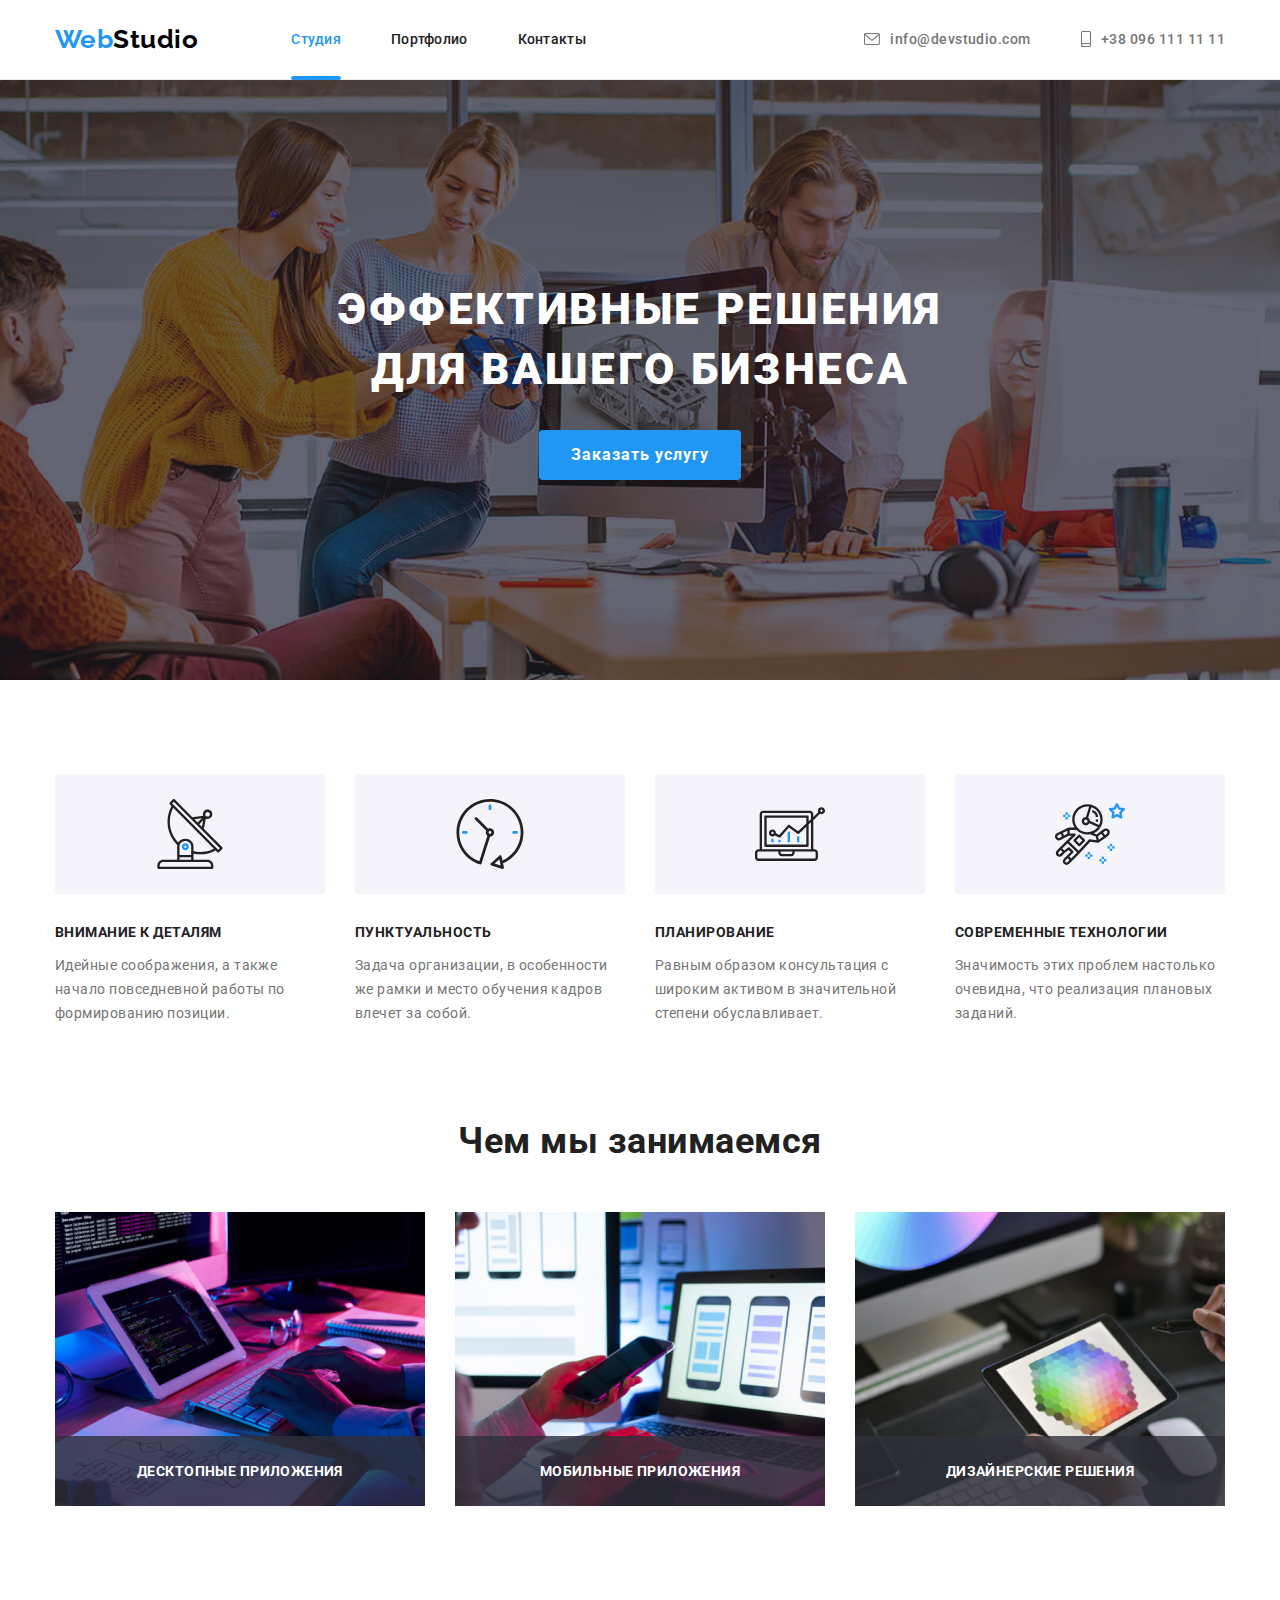
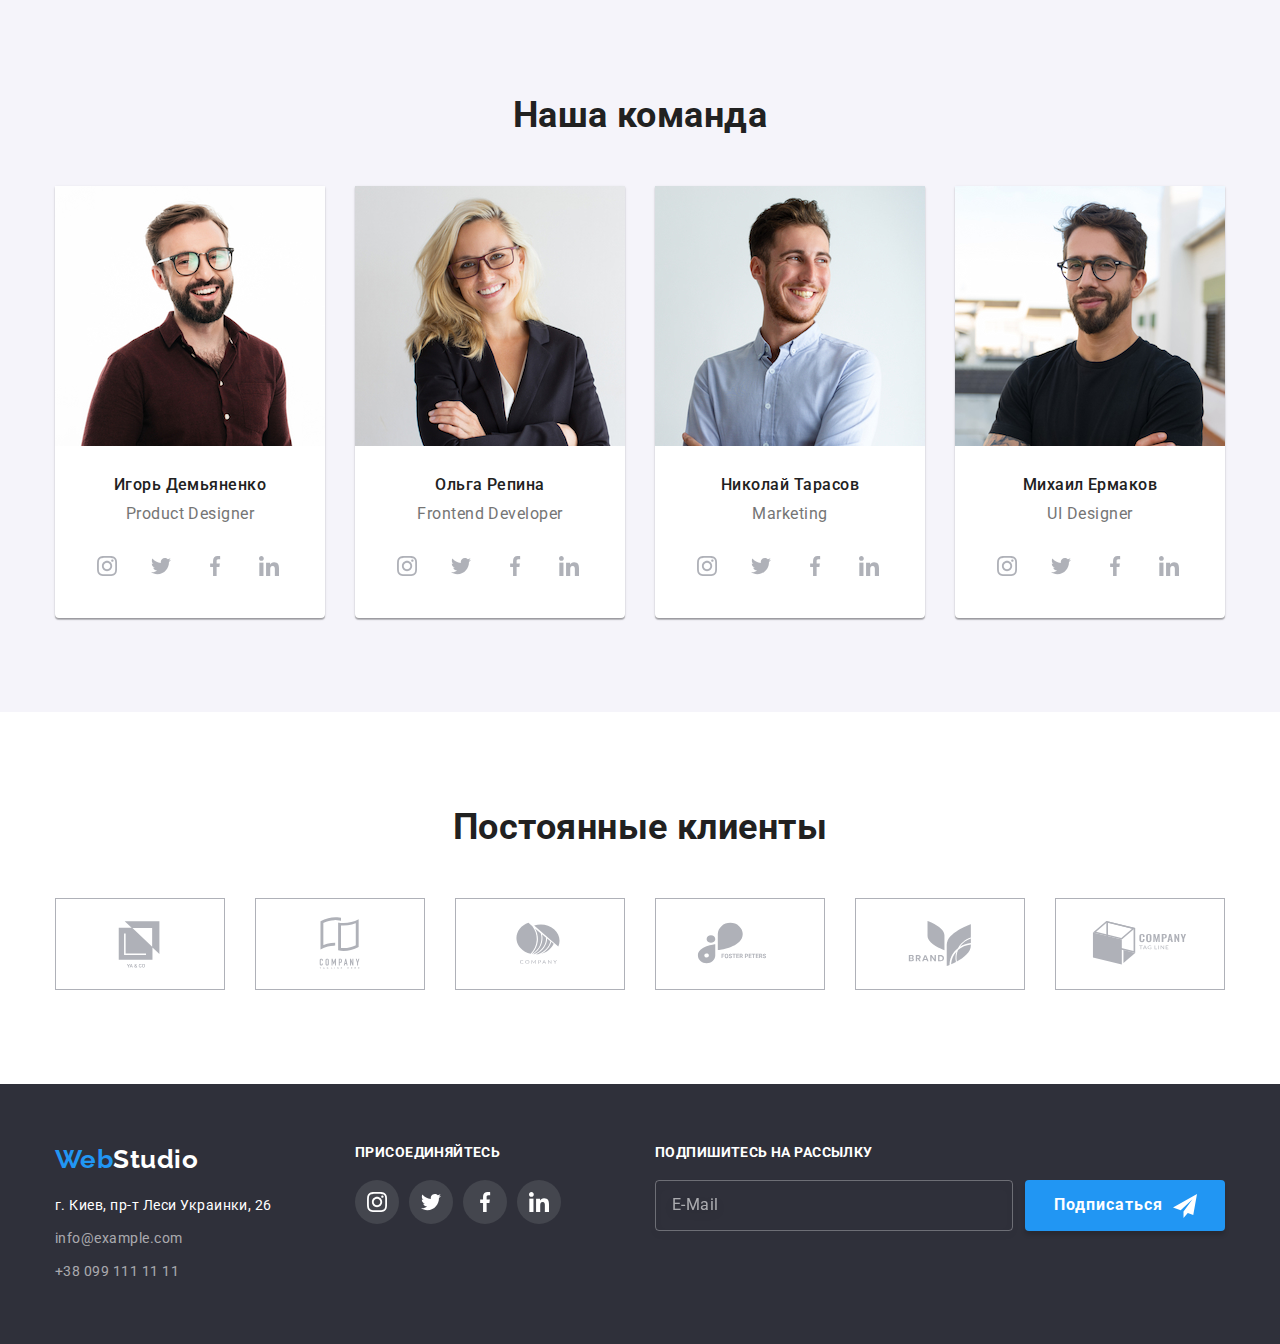
==== index.html @ 3d801254 "added files from  homework #6" ====
<!DOCTYPE html>
<html lang="ru">
  <head>
    <meta charset="UTF-8" />
    <meta name="viewport" content="width=device-width, initial-scale=1.0" />
    <title>WebStudio</title>
    <link rel="preconnect" href="https://fonts.gstatic.com" />
    <link
      href="https://fonts.googleapis.com/css2?family=Raleway:wght@700&family=Roboto:wght@400;500;700;900&display=swap"
      rel="stylesheet"
    />
    <link rel="stylesheet" href="https://cdnjs.cloudflare.com/ajax/libs/modern-normalize/1.0.0/modern-normalize.min.css">
    <link rel="stylesheet" href="./css/styles.css" />
  </head>
  <body>
    <header class="page-header">
      <div class="container">
        <nav class="navigation">
          <a href="./index.html" class="logo"><span>Web</span>Studio</a>
          <ul class="site-nav list">
            <li class="nav-item"><a href="./index.html" class="link current">Студия</a></li>
            <li class="nav-item"><a href="./portfolio.html" class="link">Портфолио</a></li>
            <li class="nav-item"><a href="" class="link">Контакты</a></li>
          </ul>
        </nav>
        <a href="mailto:info@devstudio.com" class="contacts mail">
          <svg class="envelope-icon">
            <use href="./images/svg-sprite.svg#icon-envelope">
            </use>
          </svg>
          info@devstudio.com
        </a>
        <a href="tel:+380961111111" class="contacts tel">
           <svg class="smartphone-icon">
            <use href="./images/svg-sprite.svg#icon-smartphone">
            </use>
          </svg>
          +38 096 111 11 11
        </a>
      </div>
    </header>
    <main>
      <section class="section hero">
        <div class="container">
          <h1 class="hero-title">Эффективные решения </br> для вашего бизнеса</h1>
          <button class="button" type="button" data-modal-open>Заказать услугу</button>
        </div>
      </section>
      <section class="section advantages">
        <div class="container">
          <ul class="advantages-list list">
            <li class="advantages-list-item">
              <h3 class="title">Внимание к деталям</h3>
              <p>
                Идейные соображения, а также начало повседневной работы по
                формированию позиции.
              </p>
            </li>
            <li class="advantages-list-item">
              <h3 class="title">Пунктуальность</h3>
              <p>
                Задача организации, в особенности же рамки и место обучения кадров
                влечет за собой.
              </p>
            </li>
            <li class="advantages-list-item">
              <h3 class="title">Планирование</h3>
              <p>
                Равным образом консультация с широким активом в значительной
                степени обуславливает.
              </p>
            </li>
            <li class="advantages-list-item">
              <h3 class="title">Современные технологии</h3>
              <p>
                Значимость этих проблем настолько очевидна, что реализация
                плановых заданий.
              </p>
            </li>
          </ul>
        </div>
      </section>
      <section class="section features">
        <div class="container">
          <h2 class="title">Чем мы занимаемся</h2>
            <ul class="features-list list">
              <li class="features-list-item">
                <img width="370px" src="./images/box_1.jpeg" alt="layout" />
                <h3 class="overlay">Десктопные приложения</h3>
              </li>
              <li class="features-list-item">
                <img
                  width="370px"
                  src="./images/box_2.jpeg"
                  alt="adaptive_design"
                />
                <h3 class="overlay">Мобильные приложения</h3>
              </li>
              <li class="features-list-item">
                <img width="370px" src="./images/box_3.jpeg" alt="design" />
                <h3 class="overlay">Дизайнерские решения</h3>
              </li>
            </ul>
        </div>
      </section>
      <section class="section team">
        <div class="container">
          <h2 class="title">Наша команда</h2>
          <ul class="team-list list">
            <li class="team-list-item">
              <img width="270px" src="./images/team_1.jpeg" alt="ihor" />
              <div class="team-name">
              <h3 class="title">Игорь Демьяненко</h3>
              <p>Product Designer</p>
                <ul class="social-list list">
                  <li class="social-list-item">
                    <a href="" class="social-list-link">
                      <svg class="social-list-icon">
                        <use href="./images/svg-sprite.svg#icon-instagram"></use>
                      </svg>
                    </a>
                  </li>
                  <li class="social-list-item">
                    <a href="" class="social-list-link">
                      <svg class="social-list-icon">
                        <use href="./images/svg-sprite.svg#icon-twitter"></use>
                      </svg>
                    </a>
                  </li>
                  <li class="social-list-item">
                    <a href="" class="social-list-link">
                      <svg class="social-list-icon">
                        <use href="./images/svg-sprite.svg#icon-facebook"></use>
                      </svg>
                    </a>
                  </li>
                  <li class="social-list-item">
                    <a href="" class="social-list-link">
                      <svg class="social-list-icon">
                        <use href="./images/svg-sprite.svg#icon-linkedin"></use>
                      </svg>
                    </a>
                  </li>
                </ul>
              </div>
            </li>
            <li class="team-list-item">
              <img width="270px" src="./images/team_2.jpeg" alt="olha" />
              <div class="team-name">
                <h3 class="title">Ольга Репина</h3>
                <p>Frontend Developer</p>
                <ul class="social-list list">
                  <li class="social-list-item">
                    <a href="" class="social-list-link">
                      <svg class="social-list-icon">
                        <use href="./images/svg-sprite.svg#icon-instagram"></use>
                      </svg>
                    </a>
                  </li>
                  <li class="social-list-item">
                    <a href="" class="social-list-link">
                      <svg class="social-list-icon">
                        <use href="./images/svg-sprite.svg#icon-twitter"></use>
                      </svg>
                    </a>
                  </li>
                  <li class="social-list-item">
                    <a href="" class="social-list-link">
                      <svg class="social-list-icon">
                        <use href="./images/svg-sprite.svg#icon-facebook"></use>
                      </svg>
                    </a>
                  </li>
                  <li class="social-list-item">
                    <a href="" class="social-list-link">
                      <svg class="social-list-icon">
                        <use href="./images/svg-sprite.svg#icon-linkedin"></use>
                      </svg>
                    </a>
                  </li>
                </ul>
              </div>
            </li>
            <li class="team-list-item">
              <img width="270px" src="./images/team_3.jpeg" alt="nick" />
              <div class="team-name">
                <h3 class="title">Николай Тарасов</h3>
                <p>Marketing</p>
                <ul class="social-list list">
                  <li class="social-list-item">
                    <a href="" class="social-list-link">
                      <svg class="social-list-icon">
                        <use href="./images/svg-sprite.svg#icon-instagram"></use>
                      </svg>
                    </a>
                  </li>
                  <li class="social-list-item">
                    <a href="" class="social-list-link">
                      <svg class="social-list-icon">
                        <use href="./images/svg-sprite.svg#icon-twitter"></use>
                      </svg>
                    </a>
                  </li>
                  <li class="social-list-item">
                    <a href="" class="social-list-link">
                      <svg class="social-list-icon">
                        <use href="./images/svg-sprite.svg#icon-facebook"></use>
                      </svg>
                    </a>
                  </li>
                  <li class="social-list-item">
                    <a href="" class="social-list-link">
                      <svg class="social-list-icon">
                        <use href="./images/svg-sprite.svg#icon-linkedin"></use>
                      </svg>
                    </a>
                  </li>
                </ul>
              </div>
            </li>
            <li class="team-list-item">
              <img width="270px" src="./images/team_4.jpeg" alt="michael" />
              <div class="team-name">
                <h3 class="title">Михаил Ермаков</h3>
                <p>UI Designer</p>
                <ul class="social-list list">
                  <li class="social-list-item">
                    <a href="" class="social-list-link">
                      <svg class="social-list-icon">
                        <use href="./images/svg-sprite.svg#icon-instagram"></use>
                      </svg>
                    </a>
                  </li>
                  <li class="social-list-item">
                    <a href="" class="social-list-link">
                      <svg class="social-list-icon">
                        <use href="./images/svg-sprite.svg#icon-twitter"></use>
                      </svg>
                    </a>
                  </li>
                  <li class="social-list-item">
                    <a href="" class="social-list-link">
                      <svg class="social-list-icon">
                        <use href="./images/svg-sprite.svg#icon-facebook"></use>
                      </svg>
                    </a>
                  </li>
                  <li class="social-list-item">
                    <a href="" class="social-list-link">
                      <svg class="social-list-icon">
                        <use href="./images/svg-sprite.svg#icon-linkedin"></use>
                      </svg>
                    </a>
                  </li>
                </ul>
              </div>
            </li>
          </ul>
        </div>
      </section>
      <section class="section clients">
        <div class="container">
          <h2 class="title">
            Постоянные клиенты
          </h2>
          <ul class="clients-list">
            <li class="clients-list-item">
              <a class="clients-list-link" href="">
                <svg class="clients-list-logo">
                  <use href="./images/svg-sprite.svg#icon-Logo"></use>
                </svg>
              </a>
            </li>            
            <li class="clients-list-item">
              <a class="clients-list-link" href="">
              <svg class="clients-list-logo">
                <use href="./images/svg-sprite.svg#icon-Logo-1"></use>
              </svg>
              </a>
            </li>
            <li class="clients-list-item">
              <a class="clients-list-link" href="">
                <svg class="clients-list-logo">
                  <use href="./images/svg-sprite.svg#icon-Logo-2"></use>
                </svg>
              </a>
            </li>
            <li class="clients-list-item">
              <a class="clients-list-link" href="">
                <svg class="clients-list-logo">
                  <use href="./images/svg-sprite.svg#icon-Logo-3"></use>
                </svg>
              </a>
            </li>
            <li class="clients-list-item">
              <a class="clients-list-link" href="">
                <svg class="clients-list-logo">
                  <use href="./images/svg-sprite.svg#icon-Logo-4"></use>
                </svg>
              </a>
            </li>
            <li class="clients-list-item">
              <a class="clients-list-link" href="">
                <svg class="clients-list-logo">
                  <use href="./images/svg-sprite.svg#icon-Logo-5"></use>
                </svg>
              </a>
            </li>
          </ul>
        </div>
      </section>
    </main>
    <footer class="footer">
      <div class="container">
        <ul class="footer-list">
          <li class="footer-list-item">
            <a href="./index.html" class="logo"><span>Web</span>Studio</a>
            <address>г. Киев, пр-т Леси Украинки, 26</address>
            <a href="mailto:info@example.com" class="contacts">info@example.com</a>
            <a href="tel:+380991111111" class="contacts">+38 099 111 11 11</a>
          </li>
          <li class="social-footer footer-list-item">
            <h3 class="title">присоединяйтесь</h3>
            <ul class="social-list list">
                  <li class="social-list-item">
                    <a href="" class="social-list-link">
                      <svg class="social-list-icon">
                        <use href="./images/svg-sprite.svg#icon-instagram"></use>
                      </svg>
                    </a>
                  </li>
                  <li class="social-list-item">
                    <a href="" class="social-list-link">
                      <svg class="social-list-icon">
                        <use href="./images/svg-sprite.svg#icon-twitter"></use>
                      </svg>
                    </a>
                  </li>
                  <li class="social-list-item">
                    <a href="" class="social-list-link">
                      <svg class="social-list-icon">
                        <use href="./images/svg-sprite.svg#icon-facebook"></use>
                      </svg>
                    </a>
                  </li>
                  <li class="social-list-item">
                    <a href="" class="social-list-link">
                      <svg class="social-list-icon">
                        <use href="./images/svg-sprite.svg#icon-linkedin"></use>
                      </svg>
                    </a>
                  </li>
                </ul>
          </li>
          <li class="footer-list-item join-form">
            <p class="footer-subscribe-text">подпишитесь на рассылку</p>
            <form class="footer-join-form" action="">
              <input class="subscribe-form-email" type="email" placeholder="e-mail">
              <button class="join-form-button" type="submit">Подписаться 
                <svg class="form-mail-button-icon">
                  <use href="./images/svg-sprite.svg#icon-icon-send"></use>
                </svg>
              </button>
            </form>
          </li>
        </ul>
      </div>
    </footer>
    <div class="backdrop is-hidden" data-modal>
      <div class="modal">
        <button type="button" class="modal-close-btn" data-modal-close>
          <svg class="close-button-icon">
            <use href="./images/svg-sprite.svg#icon-close"></use>
          </svg>
        </button>
        <form action="#" class="modal-form">
                <p class="modal-form-head">Оставьте свои данные, мы вам перезвоним</p>
                <label class="modal-form-field">
                    Имя
                    <span class="modal-form-input-wrapper">
                        <input type="text" name="user-name" class="modal-form-input" required
                            minlength="2">
                        <svg class="modal-form-icon">
                          <use href="./images/svg-sprite.svg#icon-person-black"></use>
                        </svg>
                    </span>
                </label>
                <label class="modal-form-field">
                    Телефон
                    <span class="modal-form-input-wrapper">
                        <input type="tel" name="user-phone" class="modal-form-input"
                            pattern="[0-9]{3}-[0-9]{3}-[0-9]{2}-[0-9]{2}" title="096-999-99-99" required>
                        <svg class="modal-form-icon">
                          <use href="./images/svg-sprite.svg#icon-phone-black"></use>
                        </svg>
                    </span>
                </label>
                <label class="modal-form-field">
                    Почта
                    <span class="modal-form-input-wrapper">
                        <input type="email" name="user-email" class="modal-form-input" title="email@email.com" required>
                        <svg class="modal-form-icon">
                          <use href="./images/svg-sprite.svg#icon-email-black"></use>
                        </svg>
                    </span>
                </label>
                <label class="modal-form-field">
                    Ваше сообщение
                    <textarea name="user-message" class="modal-form-message" placeholder="Введите текст"></textarea>
                </label>
                <input type="checkbox" name="user-policy" class="modal-form-check visually-hidden" id="user-policy"
                    required>
                <label for="user-policy" class="modal-form-checkbox-desc">Соглашаюсь с рассылкой и принимаю <a href=""
                        class="modal-form-checkbox-link">Условия договора</a></label>
                <button type="submit" class="modal-form-btn">отправить</button>
            </form>
      </div>
    </div>
    <script src="./js/modal.js"></script>
  </body>
</html>
---- css/styles.css ----
/* general color scheme */
/* active color: #2196F3 */
/* h color: #212121 */
/* p color: #757575 */
/* bg color : #E5E5E5 */
/* header bg color: #FFFFFF */

/* font-family: 'Raleway', sans-serif;
font-family: 'Roboto', sans-serif; */

html {
  box-sizing: border-box;
}

*,
*::before,
*::after {
  box-sizing: inherit;
}

ul,
ol {
  margin: 0;
  padding: 0;
  list-style: none;
}

:root {
  --primary-text-color: #757575;
  --accent-color: #2196f3;
  --title-text-color: #212121;
  --main-bg-color: #ffffff;
  --secondary-bg-color: #f5f4fa;
  --section-hero-footer-bg: #2f303a;
}

h1,
h2,
h3,
h4,
h5,
h6,
p {
  margin-top: 0;
}

p {
  margin-bottom: 20px;
}
p:last-child {
  margin-bottom: 0;
}

body {
  color: var(--primary-text-color);
  font-family: "Roboto", sans-serif;
  background-color: var(--main-bg-color);
  letter-spacing: 0.03em;
}

.list {
  list-style: none;
}

.title {
  color: var(--title-text-color);
}

.contacts {
  font-size: 14px;
  text-decoration: none;
}

.page-header .contacts {
  color: var(--primary-text-color);
  font-weight: 500;
  line-height: 1.17;
}

.logo {
  font-family: "Raleway", sans-serif;
  font-weight: 700;
  font-size: 26px;
  line-height: 1.17;
  text-decoration: none;
  margin-right: 93px;
}

img {
  display: block;
  max-width: 100%;
  height: auto;
}

.logo span {
  color: var(--accent-color);
}

.page-header .logo {
  color: #000000;
}

.contacts.mail {
  margin-left: auto;
  margin-right: 50px;
  display: flex;
  align-items: center;
  transition: color 250ms cubic-bezier(0.4, 0, 0.2, 1);
}

.contacts.mail:hover .envelope-icon,
.contacts.mail:active .envelope-icon {
  fill: var(--accent-color);
}

.contacts.mail:hover,
.contacts.mail:active {
  color: var(--accent-color);
}

.contacts.tel:hover,
.contacts.tel:active {
  color: var(--accent-color);
}

.contacts.tel:hover .smartphone-icon,
.contacts.tel:active .smartphone-icon {
  fill: var(--accent-color);
}

.contacts.tel {
  display: flex;
  align-items: center;
  transition: color 250ms cubic-bezier(0.4, 0, 0.2, 1);
}

.envelope-icon {
  width: 16px;
  height: 12px;
  fill: var(--primary-text-color);
  margin-right: 10px;
  transition: fill 250ms cubic-bezier(0.4, 0, 0.2, 1);
}

.smartphone-icon {
  width: 10px;
  height: 16px;
  fill: var(--primary-text-color);
  margin-right: 10px;
  transition: fill 250ms cubic-bezier(0.4, 0, 0.2, 1);
}

.page-header {
  background-color: var(--main-bg-color);
  padding-top: 24px;
  padding-bottom: 25px;
  border-bottom: solid 1px #ececec;
}

.container {
  width: 1200px;
  margin-left: auto;
  margin-right: auto;
  padding-left: 15px;
  padding-right: 15px;
}

.page-header .container {
  display: flex;
  align-items: center;
}

.link.current::after {
  display: block;
  position: absolute;
  bottom: -33px;
  width: 100%;
  height: 4px;
  border-radius: 2px;
  background-color: var(--accent-color);
  content: "";
}

.navigation {
  display: flex;
  align-items: center;
}

.footer {
  background-color: var(--section-hero-footer-bg);
}

.site-nav .link {
  color: var(--title-text-color);
  font-size: 14px;
  line-height: 1.17;
  font-weight: 500;
  text-decoration: none;
  letter-spacing: 0.02em;
  transition: color 250ms cubic-bezier(0.4, 0, 0.2, 1);
}

.nav-item:not(:last-child) {
  margin-right: 50px;
}

.site-nav.list {
  display: flex;
  align-items: center;
  padding-left: 0;
}

.link.current {
  color: var(--accent-color);
  position: relative;
}

.site-nav .link:hover,
.site-nav .link:focus {
  color: var(--accent-color);
}

.section {
  padding-top: 94px;
  padding-bottom: 94px;
}

.section.hero {
  max-width: 100%;
  height: auto;
  background-color: #c4c4c4;
  background-image: linear-gradient(
      to right,
      rgba(47, 48, 58, 0.4),
      rgba(47, 48, 58, 0.4)
    ),
    url(../images/hero_background.jpeg);
  background-size: cover;
  background-repeat: no-repeat;
  background-position: center;
  padding-bottom: 200px;
  padding-top: 200px;
}

.section.features {
  padding-top: 0;
}

.hero .container {
  display: flex;
  flex-direction: column;
  align-items: center;
}

.hero-title {
  color: #ffffff;
  font-weight: 900;
  font-size: 44px;
  line-height: 1.36;
  text-transform: uppercase;
  letter-spacing: 0.06em;
  margin-bottom: 30px;
  text-align: center;
}

.button {
  cursor: pointer;
}

.hero .button {
  color: #ffffff;
  background-color: var(--accent-color);
  font-weight: 700;
  font-size: 16px;
  line-height: 1.875;
  border-radius: 4px;
  border: 0;
  letter-spacing: 0.06em;
  padding: 10px 32px;
  transition: background-color 250ms cubic-bezier(0.4, 0, 0.2, 1);
}

.hero .button:hover,
.hero .button:active {
  background-color: #188ce8;
}

.hero .section.advantages {
  background-color: var(--main-bg-color);
}

.advantages-list {
  display: flex;
  flex-wrap: wrap;
  margin-left: -30px;
  margin-top: -30px;
}

.advantages-list-item::before {
  display: block;
  height: 120px;
  content: "";
  background-size: 70px;
  background-repeat: no-repeat;
  background-position: center;
  background-color: #f5f4fa;
  border-radius: 4px;
  margin-bottom: 30px;
}

.advantages-list-item:nth-child(1)::before {
  background-image: url("../images/antenna.svg");
}

.advantages-list-item:nth-child(2)::before {
  background-image: url("../images/clock.svg");
}

.advantages-list-item:nth-child(3)::before {
  background-image: url("../images/diagram.svg");
}

.advantages-list-item:nth-child(4)::before {
  background-image: url("../images/astronaut.svg");
}

.advantages-list-item {
  margin-left: 30px;
  margin-top: 30px;
  flex-basis: calc((100% - 4 * 30px) / 4);
}

.advantages-list .title {
  font-weight: 700;
  font-size: 14px;
  line-height: 1.17;
  text-transform: uppercase;
}

.advantages-list p {
  font-size: 14px;
  line-height: 1.71;
}

.features-list {
  display: flex;
  flex-wrap: wrap;
  margin-left: -30px;
  margin-top: -30px;
}

.features-list-item {
  margin-left: 30px;
  margin-top: 30px;
  flex-basis: calc((100% - 3 * 30px) / 3);
  position: relative;
}

.features-list-item .overlay {
  position: absolute;
  width: 100%;
  bottom: 0;
  color: #ffffff;
  font-size: 14px;
  line-height: 1.17;
  letter-spacing: 0.03em;
  text-transform: uppercase;
  padding-top: 27px;
  padding-bottom: 27px;
  margin: 0;
  text-align: center;
  background-color: rgba(47, 48, 58, 0.8);
}

.section.team {
  background-color: #f5f4fa;
}

.team-list {
  display: flex;
  flex-wrap: wrap;
  margin-left: -30px;
  margin-top: -30px;
}

.team-name {
  padding-left: 30px;
  padding-right: 30px;
  padding-top: 30px;
  padding-bottom: 30px;
}

.team-list-item {
  margin-left: 30px;
  margin-top: 30px;
  flex-basis: calc((100% - 4 * 30px) / 4);
  background-color: #ffffff;
  box-shadow: 0px 1px 3px rgba(0, 0, 0, 0.12), 0px 1px 1px rgba(0, 0, 0, 0.14),
    0px 2px 1px rgba(0, 0, 0, 0.2);
  border-radius: 0px 0px 4px 4px;
}

.social-list {
  display: flex;
  justify-content: left;
  align-items: center;
}

.social-list-item:not(:last-child) {
  margin-right: 10px;
}

.social-list-link {
  display: flex;
  justify-content: center;
  align-items: center;
  width: 44px;
  height: 44px;
  border-radius: 50%;
  transition: background-color 250ms cubic-bezier(0.4, 0, 0.2, 1);
}

.team-list-item .social-list-link {
  background-color: #ffffff;
}

.social-footer .social-list-link {
  background-color: #44464e;
}

.social-list-icon {
  width: 20px;
  height: 20px;
  transition: fill 250ms cubic-bezier(0.4, 0, 0.2, 1);
}

.team-list-item .social-list-icon {
  fill: #afb1b8;
}

.social-footer .social-list-icon {
  fill: #ffffff;
}

.social-list-link:hover,
.social-list-link:focus {
  background-color: var(--accent-color);
}

.social-list-link:hover .social-list-icon,
.social-list-link:focus .social-list-icon {
  fill: #ffffff;
}

.features .title,
.team .title,
.clients .title {
  font-size: 36px;
  font-weight: 700;
  line-height: 1.17;
  text-align: center;
  margin-bottom: 50px;
}

.team-list .title {
  font-size: 16px;
  font-weight: 500;
  line-height: 1.17;
  margin-bottom: 10px;
}

.team-list p {
  font-size: 16px;
  line-height: 1.17;
  text-align: center;
}

.clients-list {
  display: flex;
  justify-content: center;
}

.clients-list-item:not(:last-child) {
  margin-right: 30px;
}

.clients-list-link {
  display: flex;
  justify-content: center;
  align-items: center;
  width: 170px;
  height: 92px;
  border: solid 1px #afb1b8;
  transition: border 250ms cubic-bezier(0.4, 0, 0.2, 1);
}

.clients-list-link:hover,
.clients-list-link:focus {
  border: 1px solid var(--accent-color);
}

.clients-list-link:hover .clients-list-logo,
.clients-list-link:focus .clients-list-logo {
  fill: var(--accent-color);
}

.clients-list-logo {
  width: 106px;
  height: 60px;
  fill: #afb1b8;
  transition: fill 250ms cubic-bezier(0.4, 0, 0.2, 1);
}

.footer {
  padding-top: 60px;
  padding-bottom: 60px;
}

.footer-list {
  display: flex;
  flex-wrap: wrap;
  margin-left: -30px;
  margin-top: -30px;
}

.social-footer {
}

.social-footer .title {
  font-size: 14px;
  color: #ffffff;
  letter-spacing: 0.03em;
  line-height: 1.17;
  text-transform: uppercase;
  margin-bottom: 20px;
}

.footer-list-item {
  margin-left: 30px;
  margin-top: 30px;
  flex-basis: calc((100% - 4 * 30px) / 4);
}

.footer-list-item.join-form {
  flex-grow: 2;
}

.footer .logo {
  margin-top: 60px;
  color: #ffffff;
}

.footer address {
  color: #ffffff;
  font-size: 14px;
  line-height: 1.71;
  font-style: normal;
  margin-top: 20px;
}

.footer .contacts {
  display: block;
  line-height: 1.71;
  color: rgba(255, 255, 255, 0.6);
  margin-top: 9px;
  transition: color 250ms cubic-bezier(0.4, 0, 0.2, 1);
}

.contacts:hover .envelope-icon,
.contacts:focus .envelope-icon {
  fill: var(--accent-color);
}

.contacts:hover .smartphone-icon,
.contacts:focus .smartphone-icon {
  fill: var(--accent-color);
}

.contacts:hover,
.contacts:focus {
  color: var(--accent-color);
}

.portfolio-list .button {
  color: #212121;
  background-color: #f5f4fa;
  font-size: 16px;
  line-height: 1.625;
  font-weight: 500;
  border: 0;
  border-radius: 4px;
  padding-bottom: 6px;
  padding-top: 6px;
  padding-right: 20px;
  padding-left: 20px;
  transition: background-color 250ms cubic-bezier(0.4, 0, 0.2, 1);
  transition: color 250ms cubic-bezier(0.4, 0, 0.2, 1);
}

.portfolio-list {
  display: flex;
  justify-content: center;
  margin-bottom: 50px;
}

.samples-list {
  display: flex;
  flex-wrap: wrap;
  margin-left: -30px;
  margin-top: -30px;
}

.samples-list-item {
  margin-left: 30px;
  margin-top: 30px;
  flex-basis: calc((100% - 3 * 30px) / 3);
  transition: box-shadow 250ms cubic-bezier(0.4, 0, 0.2, 1);
}

.samples-list-wrapper {
  position: relative;
  overflow: hidden;
}

.samples-list-item .portfolio-overlay {
  position: absolute;
  top: 0;
  left: 0;
  width: 100%;
  height: 100%;
  padding: 64px 23px;
  color: #ffffff;
  font-size: 18px;
  letter-spacing: 0.03em;
  line-height: 1.55;
  background-color: rgba(33, 150, 243, 0.9);
  overflow: auto;
  transform: translateY(100%);
  transition: transform 250ms cubic-bezier(0.4, 0, 0.2, 1);
}

.samples-list-link:hover .portfolio-overlay,
.samples-list-link:focus .portfolio-overlay {
  transform: translateY(0%);
}

.samples-list-item:hover,
.samples-list-item:active {
  box-shadow: 0px 1px 1px rgba(0, 0, 0, 0.12), 0px 4px 4px rgba(0, 0, 0, 0.06),
    1px 4px 6px rgba(0, 0, 0, 0.16);
}

.portfolio-list-item:not(:first-child) {
  margin-left: 8px;
}

.portfolio-list .button:active,
.portfolio-list .button:hover {
  color: #ffffff;
  background-color: var(--accent-color);
}

.samples-list a {
  text-decoration: none;
}

.samples-list .title {
  font-size: 18px;
  font-weight: 700;
  line-height: 2;
  margin-bottom: 4px;
}

.samples-list p {
  font-size: 16px;
  line-height: 1.875;
  color: var(--primary-text-color);
}

.samples-name {
  padding-left: 24px;
  padding-bottom: 20px;
  padding-top: 20px;
  border-bottom: 1px solid #eeeeee;
  border-left: 1px solid #eeeeee;
  border-right: 1px solid #eeeeee;
}

.is-hidden {
  opacity: 0;
  visibility: hidden;
  pointer-events: none;
}

.backdrop {
  position: fixed;
  top: 0;
  left: 0;
  z-index: 100;
  width: 100vw;
  height: 100vh;
  background-color: rgba(48, 48, 48, 0.5);
  transition: background-color 250ms cubic-bezier(0.4, 0, 0.2, 1);
}

.modal {
  width: 528px;
  min-height: 580px;
  background-color: #ffffff;
  position: absolute;
  top: 50%;
  left: 50%;
  transform: translate(-50%, -50%);
  transition: transform 250ms cubic-bezier(0.4, 0, 0.2, 1);
  padding: 40px;
}

.modal-close-btn {
  position: absolute;
  top: 8px;
  right: 8px;
  display: flex;
  justify-content: center;
  align-items: center;
  background-color: transparent;
  width: 30px;
  height: 30px;
  border-radius: 50%;
  border: solid 1px rgba(0, 0, 0, 0.1);
  cursor: pointer;
  padding: 0;
  transition: fill 250ms cubic-bezier(0.4, 0, 0.2, 1);
}

.modal-close-btn:hover,
.modal-close-btn:focus {
  fill: var(--accent-color);
}

.close-button-icon {
  width: 18px;
  height: 18px;
}

.footer-subscribe-text {
  color: #ffffff;
  font-weight: 700;
  letter-spacing: 0.03em;
  line-height: 1.17;
  font-size: 14px;
  text-transform: uppercase;
}

.subscribe-form-email::placeholder {
  font-size: 16px;
  font-weight: 400;
  letter-spacing: 0.03em;
  text-transform: capitalize;
  color: rgba(255, 255, 255, 0.6);
}

.subscribe-form-email {
  background-color: transparent;
  padding: 15px 16px;
  border: 1px solid rgba(255, 255, 255, 0.3);
  filter: drop-shadow(0px 4px 4px rgba(0, 0, 0, 0.15));
  border-radius: 4px;
  width: 100%;
  color: #ffffff;
}

.form-mail-button-icon {
  width: 24px;
  height: 24px;
  margin-left: 10px;
  margin-right: 0;
  margin-top: auto;
  margin-bottom: auto;
}

.join-form-button {
  background-color: var(--accent-color);
  color: #ffffff;
  font-weight: 700;
  font-size: 16px;
  line-height: 1.875;
  letter-spacing: 0.06em;
  box-shadow: 0px 4px 4px rgba(0, 0, 0, 0.15);
  border-radius: 4px;
  border: 0;
  display: flex;
  padding-left: 29px;
  padding-right: 28px;
  padding-top: 10px;
  padding-bottom: 10px;
  margin-left: 12px;
  cursor: pointer;
}

.join-form-button:hover,
.join-form-button:focus {
  background-color: #188ce8;
}

.footer-join-form {
  display: flex;
}

.modal-form-head {
  color: #212121;
  font-size: 20px;
  line-height: 1.17;
  letter-spacing: 0.03em;
  font-weight: 700;
  margin-bottom: 12px;
  text-align: center;
  margin-left: auto;
  margin-right: auto;
}

.modal-form {
  display: flex;
  flex-direction: column;
}

.modal-form-field {
  font-weight: 400;
  font-size: 12px;
  margin-bottom: 10px;
}

.modal-form-input-wrapper {
  display: block;
  position: relative;
  margin-top: 6px;
}

.modal-form-input {
  width: 100%;
  height: 40px;
  border: 1px solid rgba(33, 33, 33, 0.2);
  border-radius: 4px;
  padding-left: 42px;
  transition: border-color 250ms cubic-bezier(0.4, 0, 0.2, 1);
}

.modal-form-input:focus {
  outline: none;
  border-color: var(--accent-color);
}

.modal-form-icon {
  position: absolute;
  top: 50%;
  left: 12px;
  transform: translateY(-50%);
  display: block;
  width: 18px;
  height: 18px;
  background-color: transparent;
  transition: background-color 250ms linear;
}

.modal-form-input:focus + .modal-form-icon {
  fill: var(--accent-color);
}

.modal-form-message {
  width: 100%;
  height: 120px;
  margin-top: 6px;
  padding: 15px;
  border: 1px solid rgba(33, 33, 33, 0.2);
  border-radius: 4px;
  resize: none;
  transition: border-color 250ms linear;
}

.modal-form-message::placeholder {
  text-transform: initial;
  color: rgba(85, 85, 85, 0.5);
}

.modal-form-message:focus {
  outline: none;
  border-color: var(--accent-color);
}

.modal-form-checkbox-desc {
  font-size: 14px;
  margin-bottom: 30px;
  margin-left: auto;
  margin-right: auto;
}

.modal-form-checkbox-desc::before {
  display: inline-block;
  vertical-align: middle;
  content: "";
  width: 16px;
  height: 15px;
  border: 1px solid #212121;
  border-radius: 4px;
  cursor: pointer;
  margin-right: 7px;
}

.modal-form-check:checked + .modal-form-checkbox-desc::before {
  background-image: url(../images/icon-check.svg);
  background-position: center;
  background-repeat: no-repeat;
  border: 0;
}

.modal-form-check:focus + .modal-form-checkbox-desc::before {
  outline: 1px solid blue;
  outline-offset: 1px;
}

.modal-form-btn {
  color: #ffffff;
  background-color: var(--accent-color);
  font-weight: 700;
  font-size: 16px;
  line-height: 1.875;
  border-radius: 4px;
  border: 0;
  letter-spacing: 0.06em;
  padding: 10px 55px;
  transition: background-color 250ms cubic-bezier(0.4, 0, 0.2, 1);
  cursor: pointer;
  width: 200px;
  height: 50px;
  margin: 0 auto;
  text-transform: capitalize;
}

.modal-form-btn:hover,
.modal-form-btn:active {
  background-color: #188ce8;
}

.visually-hidden {
  position: absolute !important;
  clip: rect(1px 1px 1px 1px); /* IE6, IE7 */
  clip: rect(1px, 1px, 1px, 1px);
  padding: 0 !important;
  border: 0 !important;
  height: 1px !important;
  width: 1px !important;
  overflow: hidden;
}
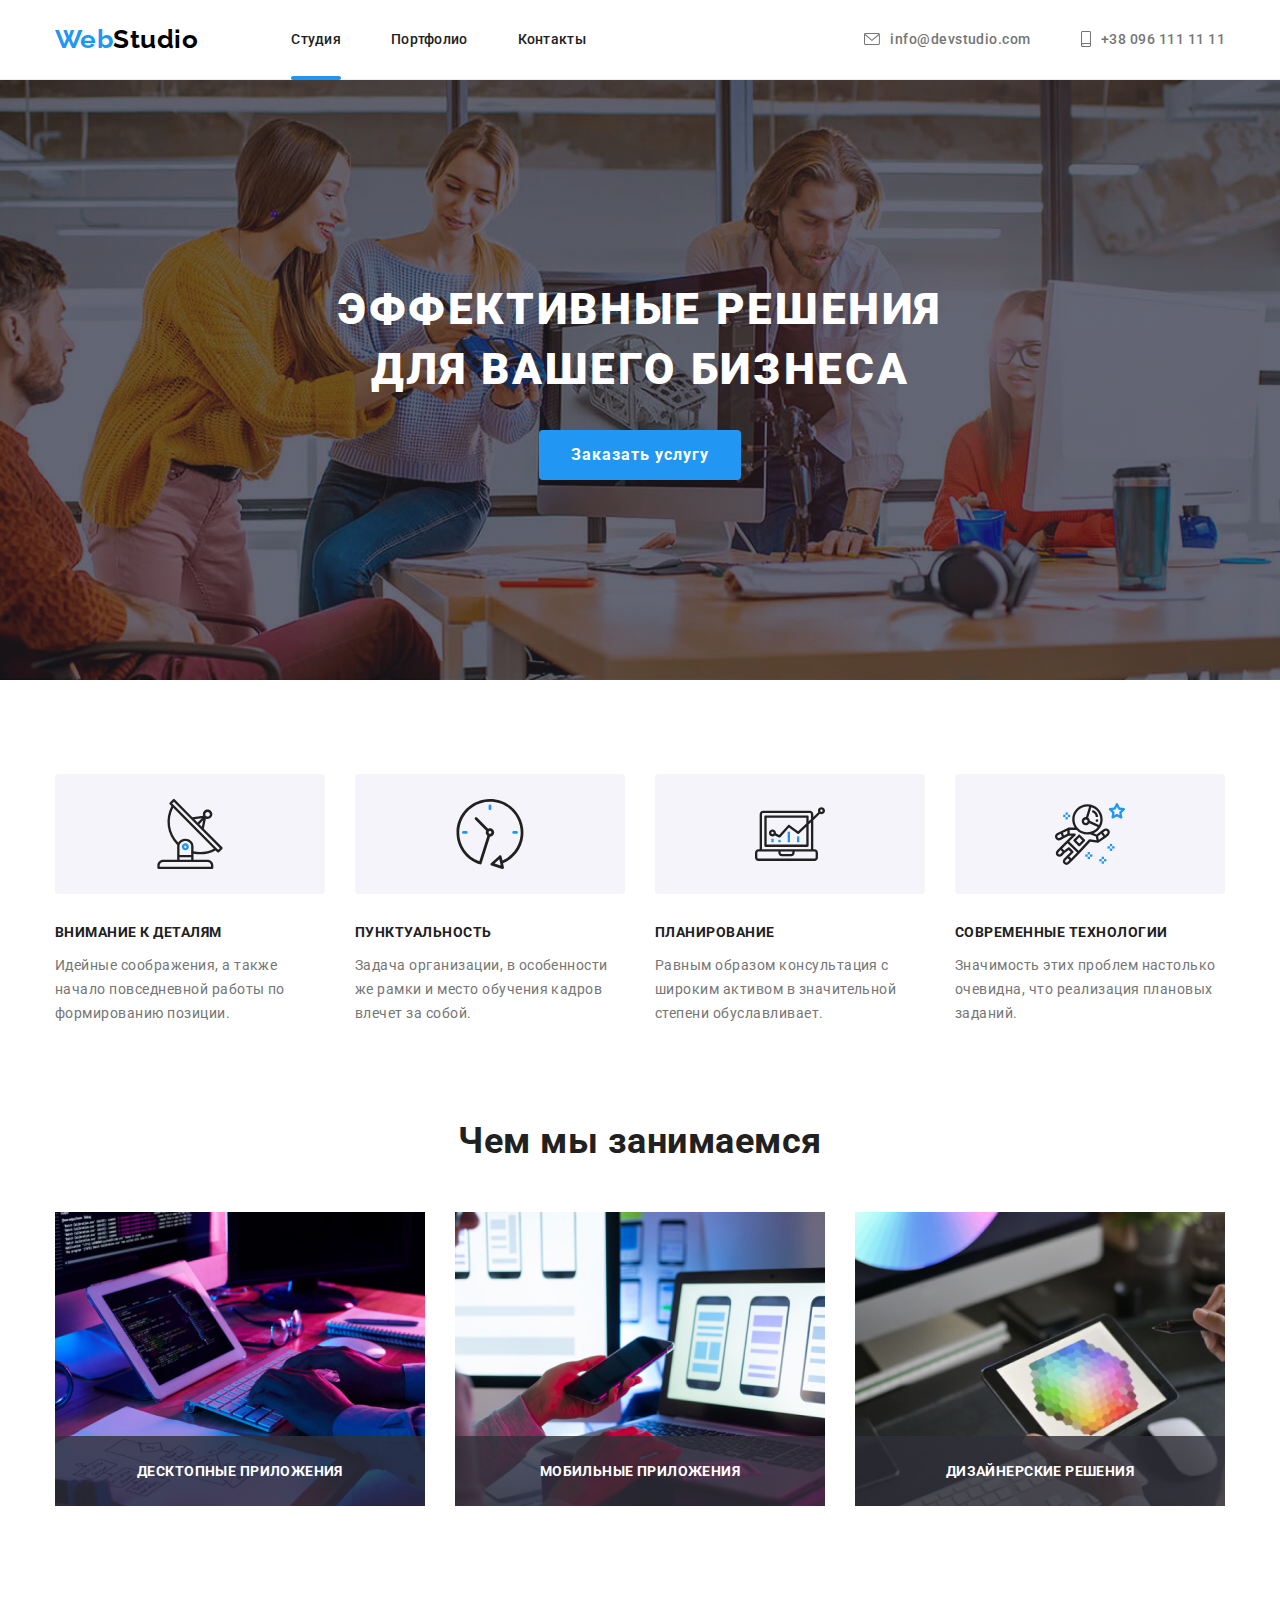
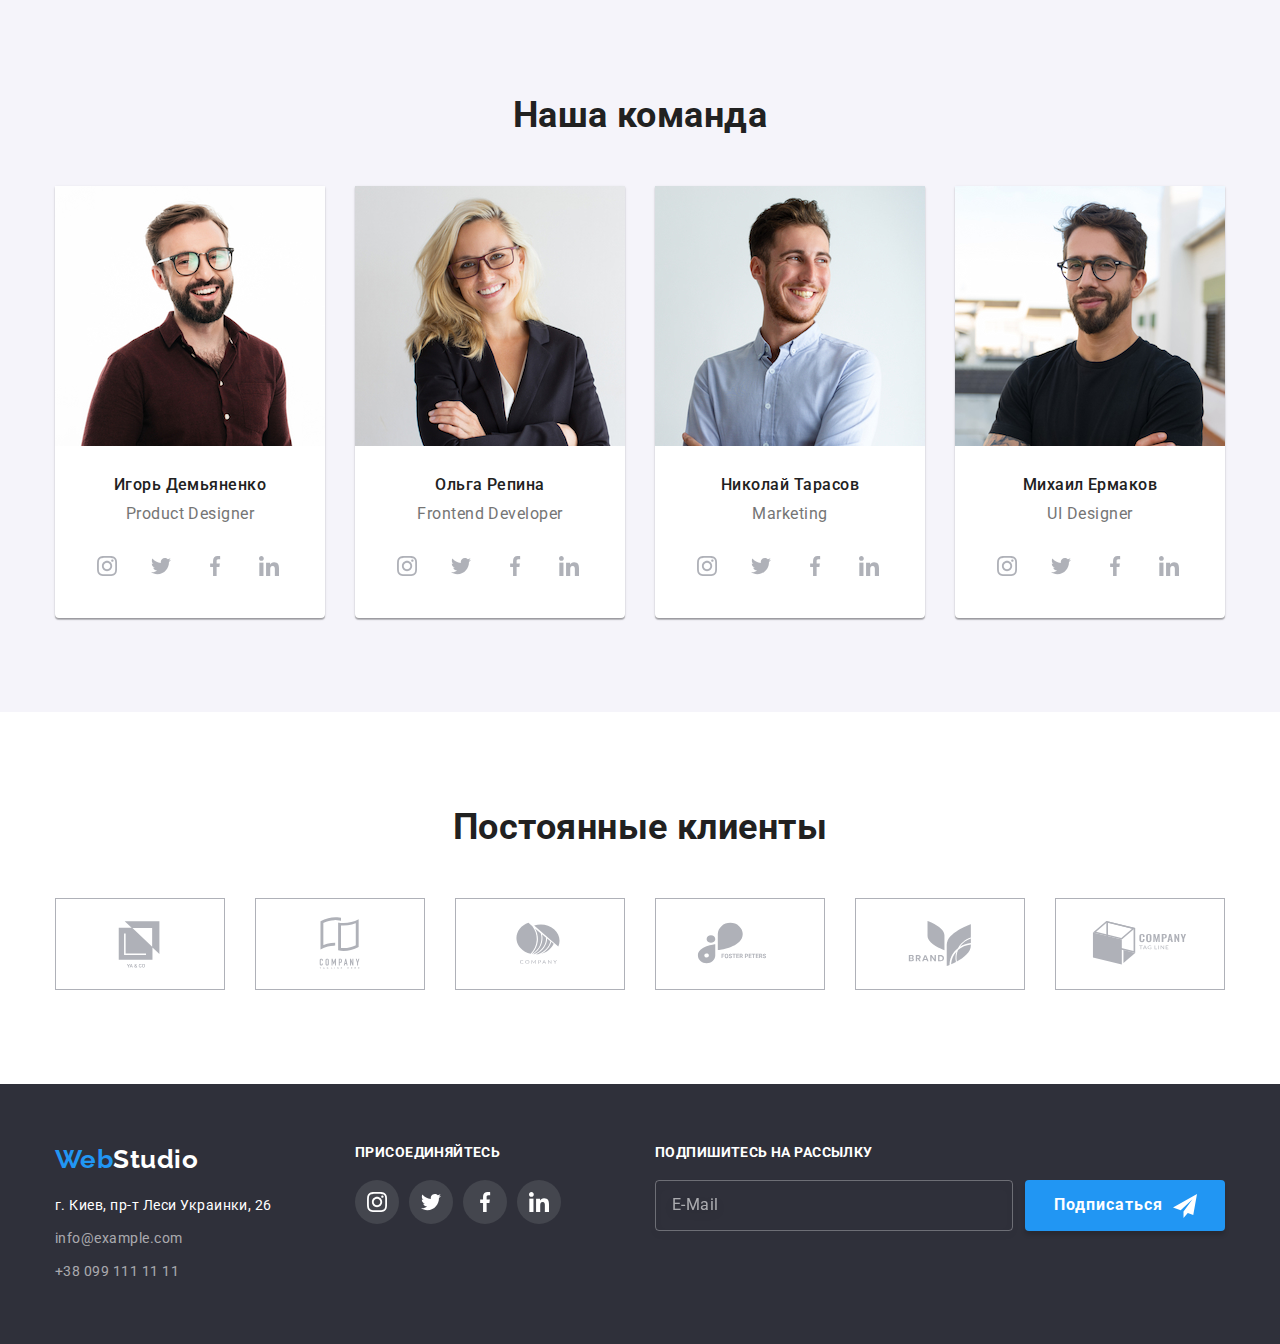
==== commit 5c213cd0: "finished sass and &" ====
--- a/index.html
+++ b/index.html
@@ -9,28 +9,27 @@
       href="https://fonts.googleapis.com/css2?family=Raleway:wght@700&family=Roboto:wght@400;500;700;900&display=swap"
       rel="stylesheet"
     />
-    <link rel="stylesheet" href="https://cdnjs.cloudflare.com/ajax/libs/modern-normalize/1.0.0/modern-normalize.min.css">
-    <link rel="stylesheet" href="./css/styles.css" />
+    <link rel="stylesheet" href="./css/main.min.css" />
   </head>
   <body>
     <header class="page-header">
       <div class="container">
         <nav class="navigation">
-          <a href="./index.html" class="logo"><span>Web</span>Studio</a>
+          <a href="./index.html" class="logo logo-black"><span class="logo-accent">Web</span>Studio</a>
           <ul class="site-nav list">
             <li class="nav-item"><a href="./index.html" class="link current">Студия</a></li>
             <li class="nav-item"><a href="./portfolio.html" class="link">Портфолио</a></li>
             <li class="nav-item"><a href="" class="link">Контакты</a></li>
           </ul>
         </nav>
-        <a href="mailto:info@devstudio.com" class="contacts mail">
+        <a href="mailto:info@devstudio.com" class="contacts mail header-contacts__gray">
           <svg class="envelope-icon">
             <use href="./images/svg-sprite.svg#icon-envelope">
             </use>
           </svg>
           info@devstudio.com
         </a>
-        <a href="tel:+380961111111" class="contacts tel">
+        <a href="tel:+380961111111" class="contacts tel header-contacts__gray">
            <svg class="smartphone-icon">
             <use href="./images/svg-sprite.svg#icon-smartphone">
             </use>
@@ -82,7 +81,7 @@
       </section>
       <section class="section features">
         <div class="container">
-          <h2 class="title">Чем мы занимаемся</h2>
+          <h2 class="section-title title">Чем мы занимаемся</h2>
             <ul class="features-list list">
               <li class="features-list-item">
                 <img width="370px" src="./images/box_1.jpeg" alt="layout" />
@@ -105,7 +104,7 @@
       </section>
       <section class="section team">
         <div class="container">
-          <h2 class="title">Наша команда</h2>
+          <h2 class="section-title title">Наша команда</h2>
           <ul class="team-list list">
             <li class="team-list-item">
               <img width="270px" src="./images/team_1.jpeg" alt="ihor" />
@@ -260,7 +259,7 @@
       </section>
       <section class="section clients">
         <div class="container">
-          <h2 class="title">
+          <h2 class="section-title title">
             Постоянные клиенты
           </h2>
           <ul class="clients-list">
@@ -314,10 +313,10 @@
       <div class="container">
         <ul class="footer-list">
           <li class="footer-list-item">
-            <a href="./index.html" class="logo"><span>Web</span>Studio</a>
+            <a href="./index.html" class="logo logo-white"><span class="logo-accent">Web</span>Studio</a>
             <address>г. Киев, пр-т Леси Украинки, 26</address>
-            <a href="mailto:info@example.com" class="contacts">info@example.com</a>
-            <a href="tel:+380991111111" class="contacts">+38 099 111 11 11</a>
+            <a href="mailto:info@example.com" class="contacts footer-contacts__grey">info@example.com</a>
+            <a href="tel:+380991111111" class="contacts footer-contacts__grey">+38 099 111 11 11</a>
           </li>
           <li class="social-footer footer-list-item">
             <h3 class="title">присоединяйтесь</h3>
@@ -356,7 +355,7 @@
             <p class="footer-subscribe-text">подпишитесь на рассылку</p>
             <form class="footer-join-form" action="">
               <input class="subscribe-form-email" type="email" placeholder="e-mail">
-              <button class="join-form-button" type="submit">Подписаться 
+              <button class="join-form-button button" type="submit">Подписаться 
                 <svg class="form-mail-button-icon">
                   <use href="./images/svg-sprite.svg#icon-icon-send"></use>
                 </svg>
@@ -412,7 +411,7 @@
                     required>
                 <label for="user-policy" class="modal-form-checkbox-desc">Соглашаюсь с рассылкой и принимаю <a href=""
                         class="modal-form-checkbox-link">Условия договора</a></label>
-                <button type="submit" class="modal-form-btn">отправить</button>
+                <button type="submit" class="modal-form-btn button">отправить</button>
             </form>
       </div>
     </div>
--- a/css/main.min.css
+++ b/css/main.min.css
@@ -0,0 +1,2 @@
+/*! modern-normalize v1.1.0 | MIT License | https://github.com/sindresorhus/modern-normalize */*,::before,::after{box-sizing:border-box}html{line-height:1.15;-webkit-text-size-adjust:100%;-moz-tab-size:4;tab-size:4}body{margin:0;font-family:system-ui,-apple-system,"Segoe UI",Roboto,Helvetica,Arial,sans-serif,"Apple Color Emoji","Segoe UI Emoji"}hr{height:0;color:inherit}abbr[title]{text-decoration:underline dotted}b,strong{font-weight:bolder}code,kbd,samp,pre{font-family:ui-monospace, SFMono-Regular, Consolas, "Liberation Mono", Menlo, monospace;font-size:1em}small{font-size:80%}sub,sup{font-size:75%;line-height:0;position:relative;vertical-align:baseline}sub{bottom:-0.25em}sup{top:-0.5em}table{text-indent:0;border-color:inherit}button,input,optgroup,select,textarea{font-family:inherit;font-size:100%;line-height:1.15;margin:0}button,select{text-transform:none}button,[type="button"],[type="reset"],[type="submit"]{-webkit-appearance:button}::-moz-focus-inner{border-style:none;padding:0}:-moz-focusring{outline:1px dotted ButtonText}:-moz-ui-invalid{box-shadow:none}legend{padding:0}progress{vertical-align:baseline}::-webkit-inner-spin-button,::-webkit-outer-spin-button{height:auto}[type="search"]{-webkit-appearance:textfield;outline-offset:-2px}::-webkit-search-decoration{-webkit-appearance:none}::-webkit-file-upload-button{-webkit-appearance:button;font:inherit}summary{display:list-item}:root{--primary-text-color: #757575;--accent-color: #2196f3;--title-text-color: #212121;--main-bg-color: #ffffff;--secondary-bg-color: #f5f4fa;--section-hero-footer-bg: #2f303a}.visually-hidden{position:absolute !important;clip:rect(1px 1px 1px 1px);clip:rect(1px, 1px, 1px, 1px);padding:0 !important;border:0 !important;height:1px !important;width:1px !important;overflow:hidden}html{box-sizing:border-box}*,*::before,*::after{box-sizing:inherit}ul,ol{margin:0;padding:0;list-style:none}h1,h2,h3,h4,h5,h6,p{margin-top:0}p{margin-bottom:20px}p:last-child{margin-bottom:0}body{color:var(--primary-text-color);font-family:"Roboto", sans-serif;background-color:var(--main-bg-color);letter-spacing:0.03em}img{display:block;max-width:100%;height:auto}.list{list-style:none}.section{padding-top:94px;padding-bottom:94px}.container{width:1200px;margin-left:auto;margin-right:auto;padding-left:15px;padding-right:15px}.button{cursor:pointer;background-color:var(--accent-color);color:#ffffff;font-weight:700;font-size:16px;line-height:1.875;letter-spacing:0.06em;border:0;border-radius:4px}.logo{font-family:"Raleway", sans-serif;font-weight:700;font-size:26px;line-height:1.17;text-decoration:none;margin-right:93px}.logo-accent{color:var(--accent-color)}.logo-white{color:#ffffff}.logo-black{color:#000000}.social-list-link{display:flex;justify-content:center;align-items:center;width:44px;height:44px;border-radius:50%;transition:background-color 250ms cubic-bezier(0.4, 0, 0.2, 1)}.social-list-link:hover,.social-list-link:focus{background-color:var(--accent-color)}.social-list-icon{width:20px;height:20px;transition:fill 250ms cubic-bezier(0.4, 0, 0.2, 1)}.social-list-link:hover .social-list-icon,.social-list-link:focus .social-list-icon{fill:#ffffff}.social-list{display:flex;justify-content:left;align-items:center}.social-list-item:not(:last-child){margin-right:10px}.title{color:var(--title-text-color)}.section-title{font-size:36px;font-weight:700;line-height:1.17;text-align:center;margin-bottom:50px}.contacts{font-size:14px;text-decoration:none;display:flex;align-items:center;transition:color 250ms cubic-bezier(0.4, 0, 0.2, 1);line-height:1.71}.contacts:hover,.contacts:focus{color:var(--accent-color)}.contacts:hover .smartphone-icon,.contacts:focus .smartphone-icon{fill:var(--accent-color)}.contacts:hover .envelope-icon,.contacts:focus .envelope-icon{fill:var(--accent-color)}.contacts.mail{margin-left:auto;margin-right:50px}.envelope-icon{width:16px;height:12px;fill:var(--primary-text-color);margin-right:10px;transition:fill 250ms cubic-bezier(0.4, 0, 0.2, 1)}.smartphone-icon{width:10px;height:16px;fill:var(--primary-text-color);margin-right:10px;transition:fill 250ms cubic-bezier(0.4, 0, 0.2, 1)}.is-hidden{opacity:0;visibility:hidden;pointer-events:none}.backdrop{position:fixed;top:0;left:0;z-index:100;width:100vw;height:100vh;background-color:rgba(48,48,48,0.5);transition:background-color 250ms cubic-bezier(0.4, 0, 0.2, 1)}.modal{width:528px;min-height:580px;background-color:#ffffff;position:absolute;top:50%;left:50%;transform:translate(-50%, -50%);transition:transform 250ms cubic-bezier(0.4, 0, 0.2, 1);padding:40px}.modal-close-btn{position:absolute;top:8px;right:8px;display:flex;justify-content:center;align-items:center;background-color:transparent;width:30px;height:30px;border-radius:50%;border:solid 1px rgba(0,0,0,0.1);cursor:pointer;padding:0;transition:fill 250ms cubic-bezier(0.4, 0, 0.2, 1)}.modal-close-btn:hover,.modal-close-btn:focus{fill:var(--accent-color)}.close-button-icon{width:18px;height:18px}.modal-form-head{color:#212121;font-size:20px;line-height:1.17;letter-spacing:0.03em;font-weight:700;margin-bottom:12px;text-align:center;margin-left:auto;margin-right:auto}.modal-form{display:flex;flex-direction:column}.modal-form-field{font-weight:400;font-size:12px;margin-bottom:10px}.modal-form-input-wrapper{display:block;position:relative;margin-top:6px}.modal-form-input{width:100%;height:40px;border:1px solid rgba(33,33,33,0.2);border-radius:4px;padding-left:42px;transition:border-color 250ms cubic-bezier(0.4, 0, 0.2, 1)}.modal-form-input:focus{outline:none;border-color:var(--accent-color)}.modal-form-icon{position:absolute;top:50%;left:12px;transform:translateY(-50%);display:block;width:18px;height:18px;background-color:transparent;transition:background-color 250ms linear}.modal-form-input:focus+.modal-form-icon{fill:var(--accent-color)}.modal-form-message{width:100%;height:120px;margin-top:6px;padding:15px;border:1px solid rgba(33,33,33,0.2);border-radius:4px;resize:none;transition:border-color 250ms linear}.modal-form-message:focus{outline:none;border-color:var(--accent-color)}.modal-form-message::placeholder{text-transform:initial;color:rgba(85,85,85,0.5)}.modal-form-checkbox-desc{font-size:14px;margin-bottom:30px;margin-left:auto;margin-right:auto}.modal-form-checkbox-desc::before{display:inline-block;vertical-align:middle;content:"";width:16px;height:15px;border:1px solid #212121;border-radius:4px;cursor:pointer;margin-right:7px}.modal-form-check:focus+.modal-form-checkbox-desc::before{outline:1px solid blue;outline-offset:1px}.modal-form-check:checked+.modal-form-checkbox-desc::before{background-image:url(../images/icon-check.svg);background-position:center;background-repeat:no-repeat;border:0}.modal-form-btn{padding:10px 55px;transition:background-color 250ms cubic-bezier(0.4, 0, 0.2, 1);width:200px;height:50px;margin:0 auto;text-transform:capitalize}.modal-form-btn:hover,.modal-form-btn:active{background-color:#188ce8}.header-contacts__gray{color:var(--primary-text-color);font-weight:500;line-height:1.17}.page-header{background-color:var(--main-bg-color);padding-top:24px;padding-bottom:25px;border-bottom:solid 1px #ececec}.page-header .container{display:flex;align-items:center}.link.current{color:var(--accent-color);position:relative}.link.current::after{display:block;position:absolute;bottom:-33px;width:100%;height:4px;border-radius:2px;background-color:var(--accent-color);content:""}.navigation{display:flex;align-items:center}.nav-item:not(:last-child){margin-right:50px}.site-nav .link{color:var(--title-text-color);font-size:14px;line-height:1.17;font-weight:500;text-decoration:none;letter-spacing:0.02em;transition:color 250ms cubic-bezier(0.4, 0, 0.2, 1)}.site-nav .link:hover,.site-nav .link:focus{color:var(--accent-color)}.site-nav.list{display:flex;align-items:center;padding-left:0}.section.hero{max-width:100%;height:auto;background-color:#c4c4c4;background-image:linear-gradient(to right, rgba(47,48,58,0.4), rgba(47,48,58,0.4)),url(../images/hero_background.jpeg);background-size:cover;background-repeat:no-repeat;background-position:center;padding-bottom:200px;padding-top:200px}.hero .container{display:flex;flex-direction:column;align-items:center}.hero-title{color:#ffffff;font-weight:900;font-size:44px;line-height:1.36;text-transform:uppercase;letter-spacing:0.06em;margin-bottom:30px;text-align:center}.hero .button{padding:10px 32px;transition:background-color 250ms cubic-bezier(0.4, 0, 0.2, 1)}.hero .button:hover,.hero .button:active{background-color:#188ce8}.hero .section.advantages{background-color:var(--main-bg-color)}.section.team{background-color:#f5f4fa}.team-list{display:flex;flex-wrap:wrap;margin-left:-30px;margin-top:-30px}.team-list .title{font-size:16px;font-weight:500;line-height:1.17;margin-bottom:10px;text-align:center}.team-list p{font-size:16px;line-height:1.17;text-align:center}.team-name{padding-left:30px;padding-right:30px;padding-top:30px;padding-bottom:30px}.team-list-item{margin-left:30px;margin-top:30px;flex-basis:calc((100% - 4 * 30px) / 4);background-color:#ffffff;box-shadow:0px 1px 3px rgba(0,0,0,0.12),0px 1px 1px rgba(0,0,0,0.14),0px 2px 1px rgba(0,0,0,0.2);border-radius:0px 0px 4px 4px}.team-list-item .social-list-icon{fill:#afb1b8}.team-list-item .social-list-link{background-color:#ffffff}.team-list-item .social-list-link:hover,.team-list-item .social-list-link:focus{background-color:var(--accent-color)}.portfolio-list{display:flex;justify-content:center;margin-bottom:50px}.portfolio-list .button{color:#212121;background-color:#f5f4fa;font-size:16px;line-height:1.625;font-weight:500;border:0;border-radius:4px;padding-bottom:6px;padding-top:6px;padding-right:20px;padding-left:20px;transition:background-color 250ms cubic-bezier(0.4, 0, 0.2, 1);transition:color 250ms cubic-bezier(0.4, 0, 0.2, 1)}.samples-list{display:flex;flex-wrap:wrap;margin-left:-30px;margin-top:-30px}.samples-list a{text-decoration:none}.samples-list .title{font-size:18px;font-weight:700;line-height:2;margin-bottom:4px}.samples-list p{font-size:16px;line-height:1.875;color:var(--primary-text-color)}.samples-list-item{margin-left:30px;margin-top:30px;flex-basis:calc((100% - 3 * 30px) / 3);transition:box-shadow 250ms cubic-bezier(0.4, 0, 0.2, 1)}.samples-list-item:hover,.samples-list-item:active{box-shadow:0px 1px 1px rgba(0,0,0,0.12),0px 4px 4px rgba(0,0,0,0.06),1px 4px 6px rgba(0,0,0,0.16)}.samples-list-item .portfolio-overlay{position:absolute;top:0;left:0;width:100%;height:100%;padding:64px 23px;color:#ffffff;font-size:18px;letter-spacing:0.03em;line-height:1.55;background-color:rgba(33,150,243,0.9);overflow:auto;transform:translateY(100%);transition:transform 250ms cubic-bezier(0.4, 0, 0.2, 1)}.samples-list-wrapper{position:relative;overflow:hidden}.samples-list-link:hover .portfolio-overlay,.samples-list-link:focus .portfolio-overlay{transform:translateY(0%)}.portfolio-list-item:not(:first-child){margin-left:8px}.portfolio-list .button:active,.portfolio-list .button:hover{color:#ffffff;background-color:var(--accent-color)}.samples-name{padding-left:24px;padding-bottom:20px;padding-top:20px;border-bottom:1px solid #eeeeee;border-left:1px solid #eeeeee;border-right:1px solid #eeeeee}.social-footer .social-list-link{background-color:#44464e}.social-footer .social-list-link:hover,.social-footer .social-list-link:focus{background-color:var(--accent-color)}.social-footer .social-list-icon{fill:#ffffff}.footer{padding-top:60px;padding-bottom:60px;background-color:var(--section-hero-footer-bg)}.footer .logo-white{margin-top:60px}.footer address{color:#ffffff;font-size:14px;line-height:1.71;font-style:normal;margin-top:20px}.footer-list{display:flex;flex-wrap:wrap;margin-left:-30px;margin-top:-30px}.social-footer .title{font-size:14px;color:#ffffff;letter-spacing:0.03em;line-height:1.17;text-transform:uppercase;margin-bottom:20px}.footer-list-item{margin-left:30px;margin-top:30px;flex-basis:calc((100% - 4 * 30px) / 4)}.footer-list-item.join-form{flex-grow:2}.footer-contacts__grey{color:rgba(255,255,255,0.6);margin-top:9px}.footer-subscribe-text{color:#ffffff;font-weight:700;letter-spacing:0.03em;line-height:1.17;font-size:14px;text-transform:uppercase}.subscribe-form-email{background-color:transparent;padding:15px 16px;border:1px solid rgba(255,255,255,0.3);filter:drop-shadow(0px 4px 4px rgba(0,0,0,0.15));border-radius:4px;width:100%;color:#ffffff}.subscribe-form-email::placeholder{font-size:16px;font-weight:400;letter-spacing:0.03em;text-transform:capitalize;color:rgba(255,255,255,0.6)}.form-mail-button-icon{width:24px;height:24px;margin-left:10px;margin-right:0;margin-top:auto;margin-bottom:auto}.join-form-button{box-shadow:0px 4px 4px rgba(0,0,0,0.15);display:flex;padding-left:29px;padding-right:28px;padding-top:10px;padding-bottom:10px;margin-left:12px}.join-form-button:hover,.join-form-button:focus{background-color:#188ce8}.footer-join-form{display:flex}.section.features{padding-top:0}.features-list{display:flex;flex-wrap:wrap;margin-left:-30px;margin-top:-30px}.features-list-item{margin-left:30px;margin-top:30px;flex-basis:calc((100% - 3 * 30px) / 3);position:relative}.features-list-item .overlay{position:absolute;width:100%;bottom:0;color:#ffffff;font-size:14px;line-height:1.17;letter-spacing:0.03em;text-transform:uppercase;padding-top:27px;padding-bottom:27px;margin:0;text-align:center;background-color:rgba(47,48,58,0.8)}.clients-list{display:flex;justify-content:center}.clients-list-item:not(:last-child){margin-right:30px}.clients-list-link{display:flex;justify-content:center;align-items:center;width:170px;height:92px;border:solid 1px #afb1b8;transition:border 250ms cubic-bezier(0.4, 0, 0.2, 1)}.clients-list-link:hover,.clients-list-link:focus{border:1px solid var(--accent-color)}.clients-list-logo{width:106px;height:60px;fill:#afb1b8;transition:fill 250ms cubic-bezier(0.4, 0, 0.2, 1)}.clients-list-link:hover .clients-list-logo,.clients-list-link:focus .clients-list-logo{fill:var(--accent-color)}.advantages-list{display:flex;flex-wrap:wrap;margin-left:-30px;margin-top:-30px}.advantages-list p{font-size:14px;line-height:1.71}.advantages-list .title{font-weight:700;font-size:14px;line-height:1.17;text-transform:uppercase}.advantages-list-item{margin-left:30px;margin-top:30px;flex-basis:calc((100% - 4 * 30px) / 4)}.advantages-list-item:nth-child(1)::before{background-image:url("../images/antenna.svg")}.advantages-list-item:nth-child(2)::before{background-image:url("../images/clock.svg")}.advantages-list-item:nth-child(3)::before{background-image:url("../images/diagram.svg")}.advantages-list-item:nth-child(4)::before{background-image:url("../images/astronaut.svg")}.advantages-list-item::before{display:block;height:120px;content:"";background-size:70px;background-repeat:no-repeat;background-position:center;background-color:#f5f4fa;border-radius:4px;margin-bottom:30px}
+/*# sourceMappingURL=main.min.css.map */